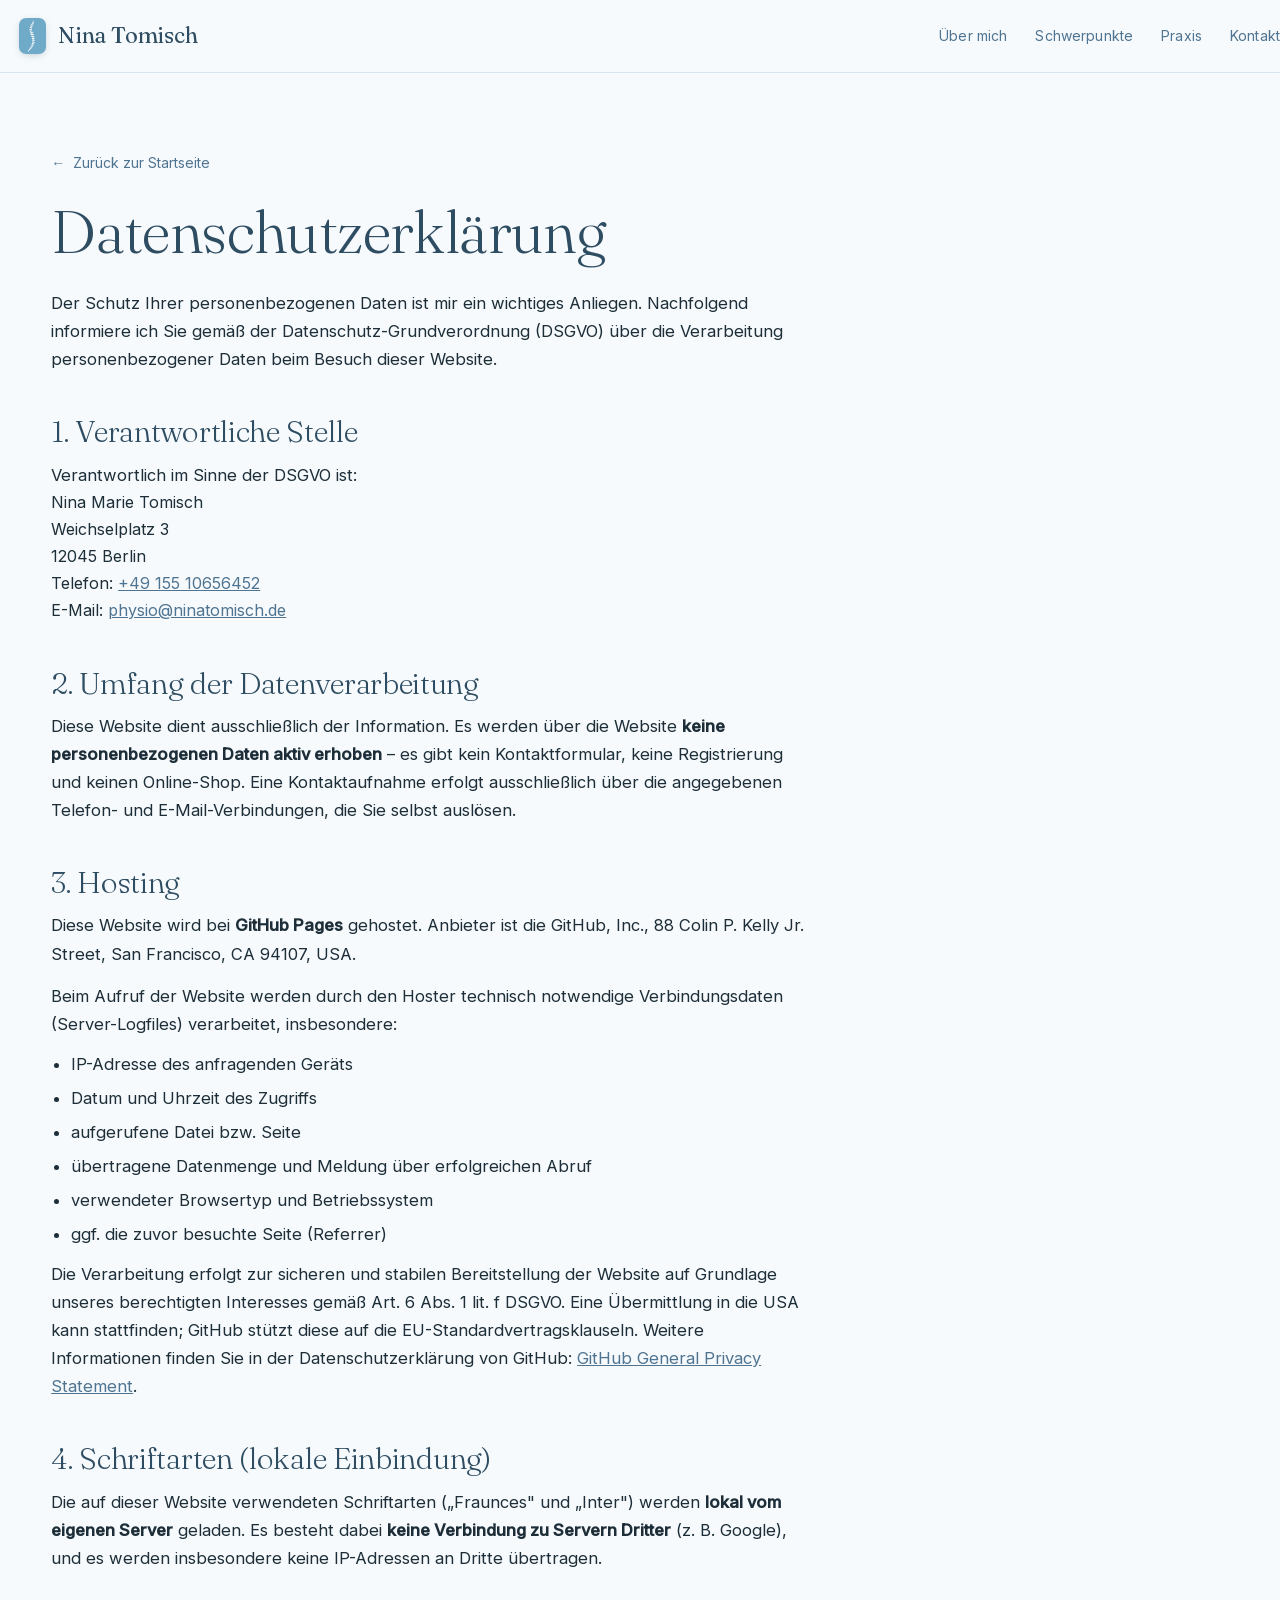
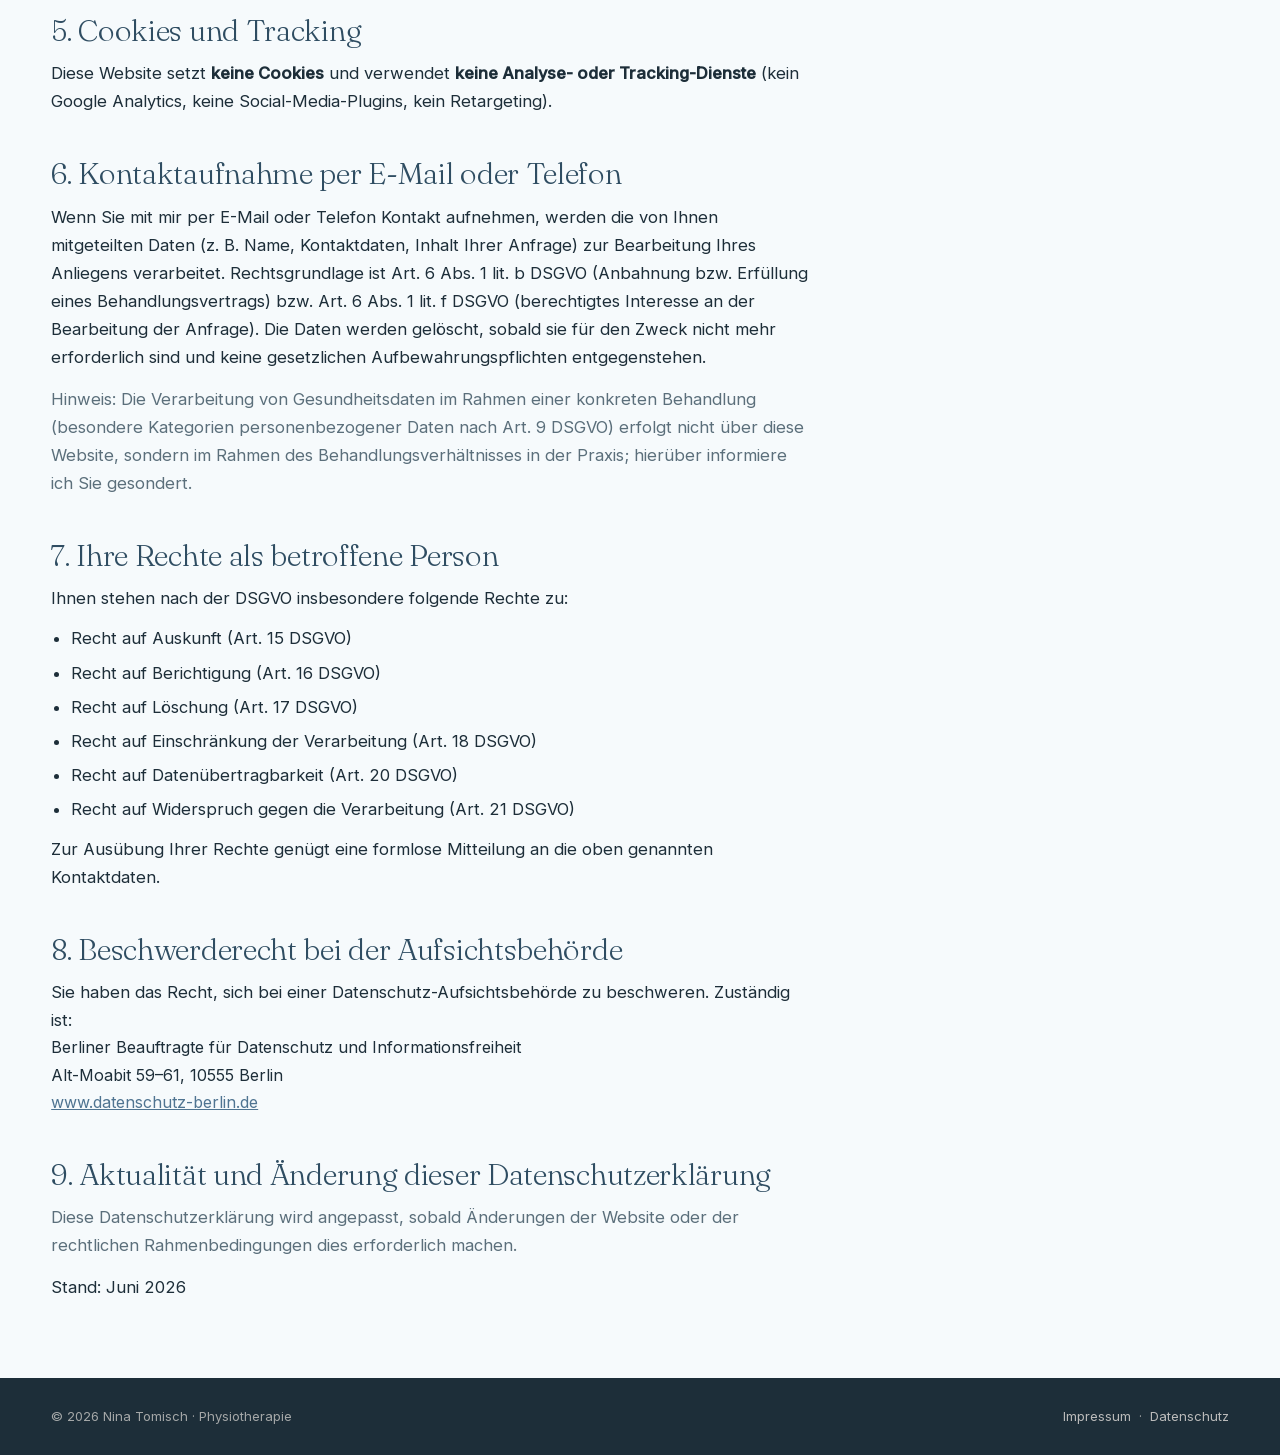
==== datenschutz.html @ 9c994aa6 "Add coming-soon placeholder, full draft, and legal pages - index.html: plain "coming soon" landing w" ====
<!DOCTYPE html>
<html lang="de">
<head>
  <meta charset="utf-8">
  <meta name="viewport" content="width=device-width, initial-scale=1">
  <title>Datenschutzerklärung – Nina Tomisch Physiotherapie</title>
  <meta name="description" content="Datenschutzerklärung von Nina Tomisch – Physiotherapie und Heilpraxis in Berlin-Neukölln.">
  <meta name="robots" content="index, follow">

  <link rel="icon" type="image/jpeg" href="logo.jpg">
  <link rel="apple-touch-icon" href="logo.jpg">

  <link rel="stylesheet" href="assets/css/site.css">
</head>
<body>
  <!-- HEADER -->
  <header class="nav" id="nav">
    <div class="container nav__inner">
      <a class="brand" href="index.html">
        <img class="brand__mark" src="logo.jpg" alt="Logo Nina Tomisch Physiotherapie – stilisierte Wirbelsäule">
        <span class="brand__name">Nina Tomisch</span>
      </a>
      <nav class="nav__links">
        <a href="index.html#ueber-mich">Über mich</a>
        <a href="index.html#schwerpunkte">Schwerpunkte</a>
        <a href="index.html#praxis">Praxis</a>
        <a href="index.html#kontakt">Kontakt</a>
      </nav>
    </div>
  </header>

  <main class="legal">
    <div class="container">
      <div class="legal__inner">
        <a class="legal__back" href="index.html"><span aria-hidden="true">←</span> Zurück zur Startseite</a>
        <h1>Datenschutzerklärung</h1>

        <p>
          Der Schutz Ihrer personenbezogenen Daten ist mir ein wichtiges Anliegen.
          Nachfolgend informiere ich Sie gemäß der Datenschutz-Grundverordnung (DSGVO)
          über die Verarbeitung personenbezogener Daten beim Besuch dieser Website.
        </p>

        <h2>1. Verantwortliche Stelle</h2>
        <p>
          Verantwortlich im Sinne der DSGVO ist:
        </p>
        <address>
          Nina Marie Tomisch<br>
          Weichselplatz 3<br>
          12045 Berlin<br>
          Telefon: <a href="tel:+4915510656452">+49 155 10656452</a><br>
          E-Mail: <a href="mailto:physio@ninatomisch.de">physio@ninatomisch.de</a>
        </address>

        <h2>2. Umfang der Datenverarbeitung</h2>
        <p>
          Diese Website dient ausschließlich der Information. Es werden über die Website
          <strong>keine personenbezogenen Daten aktiv erhoben</strong> – es gibt kein
          Kontaktformular, keine Registrierung und keinen Online-Shop. Eine
          Kontaktaufnahme erfolgt ausschließlich über die angegebenen Telefon- und
          E-Mail-Verbindungen, die Sie selbst auslösen.
        </p>

        <h2>3. Hosting</h2>
        <p>
          Diese Website wird bei <strong>GitHub Pages</strong> gehostet. Anbieter ist die
          GitHub, Inc., 88 Colin P. Kelly Jr. Street, San Francisco, CA 94107, USA.
        </p>
        <p>
          Beim Aufruf der Website werden durch den Hoster technisch notwendige
          Verbindungsdaten (Server-Logfiles) verarbeitet, insbesondere:
        </p>
        <ul>
          <li>IP-Adresse des anfragenden Geräts</li>
          <li>Datum und Uhrzeit des Zugriffs</li>
          <li>aufgerufene Datei bzw. Seite</li>
          <li>übertragene Datenmenge und Meldung über erfolgreichen Abruf</li>
          <li>verwendeter Browsertyp und Betriebssystem</li>
          <li>ggf. die zuvor besuchte Seite (Referrer)</li>
        </ul>
        <p>
          Die Verarbeitung erfolgt zur sicheren und stabilen Bereitstellung der Website auf
          Grundlage unseres berechtigten Interesses gemäß Art. 6 Abs. 1 lit. f DSGVO. Eine
          Übermittlung in die USA kann stattfinden; GitHub stützt diese auf die
          EU-Standardvertragsklauseln. Weitere Informationen finden Sie in der
          Datenschutzerklärung von GitHub:
          <a href="https://docs.github.com/de/site-policy/privacy-policies/github-general-privacy-statement" rel="noopener" target="_blank">GitHub General Privacy Statement</a>.
        </p>

        <h2>4. Schriftarten (lokale Einbindung)</h2>
        <p>
          Die auf dieser Website verwendeten Schriftarten („Fraunces" und „Inter") werden
          <strong>lokal vom eigenen Server</strong> geladen. Es besteht dabei
          <strong>keine Verbindung zu Servern Dritter</strong> (z. B. Google), und es werden
          insbesondere keine IP-Adressen an Dritte übertragen.
        </p>

        <h2>5. Cookies und Tracking</h2>
        <p>
          Diese Website setzt <strong>keine Cookies</strong> und verwendet
          <strong>keine Analyse- oder Tracking-Dienste</strong> (kein Google Analytics,
          keine Social-Media-Plugins, kein Retargeting).
        </p>

        <h2>6. Kontaktaufnahme per E-Mail oder Telefon</h2>
        <p>
          Wenn Sie mit mir per E-Mail oder Telefon Kontakt aufnehmen, werden die von Ihnen
          mitgeteilten Daten (z. B. Name, Kontaktdaten, Inhalt Ihrer Anfrage) zur
          Bearbeitung Ihres Anliegens verarbeitet. Rechtsgrundlage ist Art. 6 Abs. 1 lit. b
          DSGVO (Anbahnung bzw. Erfüllung eines Behandlungsvertrags) bzw. Art. 6 Abs. 1
          lit. f DSGVO (berechtigtes Interesse an der Bearbeitung der Anfrage). Die Daten
          werden gelöscht, sobald sie für den Zweck nicht mehr erforderlich sind und keine
          gesetzlichen Aufbewahrungspflichten entgegenstehen.
        </p>
        <p class="muted">
          Hinweis: Die Verarbeitung von Gesundheitsdaten im Rahmen einer konkreten
          Behandlung (besondere Kategorien personenbezogener Daten nach Art. 9 DSGVO)
          erfolgt nicht über diese Website, sondern im Rahmen des Behandlungsverhältnisses
          in der Praxis; hierüber informiere ich Sie gesondert.
        </p>

        <h2>7. Ihre Rechte als betroffene Person</h2>
        <p>Ihnen stehen nach der DSGVO insbesondere folgende Rechte zu:</p>
        <ul>
          <li>Recht auf Auskunft (Art. 15 DSGVO)</li>
          <li>Recht auf Berichtigung (Art. 16 DSGVO)</li>
          <li>Recht auf Löschung (Art. 17 DSGVO)</li>
          <li>Recht auf Einschränkung der Verarbeitung (Art. 18 DSGVO)</li>
          <li>Recht auf Datenübertragbarkeit (Art. 20 DSGVO)</li>
          <li>Recht auf Widerspruch gegen die Verarbeitung (Art. 21 DSGVO)</li>
        </ul>
        <p>
          Zur Ausübung Ihrer Rechte genügt eine formlose Mitteilung an die oben genannten
          Kontaktdaten.
        </p>

        <h2>8. Beschwerderecht bei der Aufsichtsbehörde</h2>
        <p>
          Sie haben das Recht, sich bei einer Datenschutz-Aufsichtsbehörde zu beschweren.
          Zuständig ist:
        </p>
        <address>
          Berliner Beauftragte für Datenschutz und Informationsfreiheit<br>
          Alt-Moabit 59–61, 10555 Berlin<br>
          <a href="https://www.datenschutz-berlin.de" rel="noopener" target="_blank">www.datenschutz-berlin.de</a>
        </address>

        <h2>9. Aktualität und Änderung dieser Datenschutzerklärung</h2>
        <p class="muted">
          Diese Datenschutzerklärung wird angepasst, sobald Änderungen der Website oder der
          rechtlichen Rahmenbedingungen dies erforderlich machen.
        </p>

        <p class="legal__updated">Stand: Juni 2026</p>
      </div>
    </div>
  </main>

  <!-- FOOTER -->
  <footer class="footer">
    <div class="container footer__inner">
      <span>© <span id="jahr">2026</span> Nina Tomisch · Physiotherapie</span>
      <span><a href="impressum.html">Impressum</a> &nbsp;·&nbsp; <a href="datenschutz.html">Datenschutz</a></span>
    </div>
  </footer>

  <script>
    document.getElementById("jahr").textContent = new Date().getFullYear();
    var nav = document.getElementById("nav");
    var onScroll = function () {
      if (window.scrollY > 8) nav.classList.add("is-scrolled");
      else nav.classList.remove("is-scrolled");
    };
    window.addEventListener("scroll", onScroll, { passive: true });
    onScroll();
  </script>
</body>
</html>
---- assets/css/site.css ----
/* ---------------------------------------------------------------
   Lokale Schriften (DSGVO: keine Daten an Google) – Fraunces & Inter
   Variable Fonts, decken den genutzten Gewichtsbereich ab.
--------------------------------------------------------------- */
@font-face {
  font-family: "Fraunces";
  font-style: normal;
  font-weight: 300 400;
  font-display: swap;
  src: url("../fonts/fraunces-latin.woff2") format("woff2");
  unicode-range: U+0000-00FF, U+0131, U+0152-0153, U+02BB-02BC, U+02C6, U+02DA, U+02DC, U+0304, U+0308, U+0329, U+2000-206F, U+20AC, U+2122, U+2191, U+2193, U+2212, U+2215, U+FEFF, U+FFFD;
}
@font-face {
  font-family: "Fraunces";
  font-style: normal;
  font-weight: 300 400;
  font-display: swap;
  src: url("../fonts/fraunces-latin-ext.woff2") format("woff2");
  unicode-range: U+0100-02BA, U+02BD-02C5, U+02C7-02CC, U+02CE-02D7, U+02DD-02FF, U+0304, U+0308, U+0329, U+1D00-1DBF, U+1E00-1E9F, U+1EF2-1EFF, U+2020, U+20A0-20AB, U+20AD-20C0, U+2113, U+2C60-2C7F, U+A720-A7FF;
}
@font-face {
  font-family: "Inter";
  font-style: normal;
  font-weight: 400 500;
  font-display: swap;
  src: url("../fonts/inter-latin.woff2") format("woff2");
  unicode-range: U+0000-00FF, U+0131, U+0152-0153, U+02BB-02BC, U+02C6, U+02DA, U+02DC, U+0304, U+0308, U+0329, U+2000-206F, U+20AC, U+2122, U+2191, U+2193, U+2212, U+2215, U+FEFF, U+FFFD;
}
@font-face {
  font-family: "Inter";
  font-style: normal;
  font-weight: 400 500;
  font-display: swap;
  src: url("../fonts/inter-latin-ext.woff2") format("woff2");
  unicode-range: U+0100-02BA, U+02BD-02C5, U+02C7-02CC, U+02CE-02D7, U+02DD-02FF, U+0304, U+0308, U+0329, U+1D00-1DBF, U+1E00-1E9F, U+1EF2-1EFF, U+2020, U+20A0-20AB, U+20AD-20C0, U+2113, U+2C60-2C7F, U+A720-A7FF;
}

    :root {
      /* Cool blue base – abgeleitet vom Logo (#7ca8c5) */
      --c-off-white:  #f6fafc;
      --c-blue:       #7ca8c5;  /* Logo-Blau */
      --c-blue-soft:  #c5dbe8;
      --c-blue-tint:  #e8f1f6;
      --c-mid-blue:   #4f7491;
      --c-deep-blue:  #2f4d62;  /* Headings / Buttons */
      --c-ink:        #1d2e39;

      /* Accents */
      --c-accent-deep:#3a5f78;
      --c-accent:     #7ca8c5;

      /* Semantic */
      --bg:         var(--c-off-white);
      --bg-alt:     var(--c-blue-tint);
      --bg-dark:    var(--c-deep-blue);
      --text:       var(--c-ink);
      --text-muted: #5b6f7b;
      --line:       #d7e5ee;
      --line-strong:#b7cedd;
      --accent:     var(--c-blue);

      /* Type */
      --f-display: "Fraunces", Georgia, "Times New Roman", serif;
      --f-body:    "Inter", "Helvetica Neue", Helvetica, Arial, sans-serif;

      /* Rhythm */
      --maxw:        1280px;
      --maxw-narrow: 960px;
      --pad-x:       clamp(20px, 4vw, 56px);

      --radius-sm: 4px;
      --radius-md: 10px;
      --radius-lg: 22px;
    }

    * { box-sizing: border-box; }

    html {
      scroll-behavior: smooth;
      -webkit-text-size-adjust: 100%;
    }

    body {
      margin: 0;
      font-family: var(--f-body);
      color: var(--text);
      background: var(--bg);
      line-height: 1.6;
      overflow-x: hidden;
      -webkit-font-smoothing: antialiased;
      -webkit-tap-highlight-color: rgba(124, 168, 197, 0.25);
    }

    img { max-width: 100%; height: auto; display: block; }

    h1, h2, h3, h4 {
      font-family: var(--f-display);
      font-weight: 300;
      line-height: 0.98;
      letter-spacing: -0.01em;
      color: var(--c-deep-blue);
      margin: 0;
      text-wrap: balance;
    }
    h1 { font-size: clamp(44px, 7vw, 100px); }
    h2 { font-size: clamp(32px, 5vw, 64px); }
    h3 { font-size: clamp(21px, 2.4vw, 30px); line-height: 1.05; }

    p { margin: 0; }

    a { color: var(--c-deep-blue); }

    /* Layout */
    .container {
      width: 100%;
      max-width: var(--maxw);
      margin: 0 auto;
      padding-inline: var(--pad-x);
    }
    .container.narrow { max-width: var(--maxw-narrow); }

    section { padding: clamp(48px, 6vw, 96px) 0; }

    /* Eyebrow label */
    .eyebrow {
      font-family: var(--f-body);
      font-size: 12px;
      font-weight: 500;
      letter-spacing: 0.18em;
      text-transform: uppercase;
      color: var(--c-mid-blue);
      display: inline-flex;
      align-items: center;
      gap: 12px;
      margin-bottom: 22px;
    }
    .eyebrow::before {
      content: "";
      width: 24px;
      height: 1px;
      background: var(--c-mid-blue);
    }

    .lead {
      font-size: clamp(18px, 1.6vw, 22px);
      line-height: 1.55;
      color: var(--text);
      max-width: 58ch;
    }

    /* Signature bar – ruhiger Blau-/Teal-Verlauf passend zum Logo */
    .bar {
      height: 5px;
      width: 100%;
      border: 0;
      margin: 0;
      background: linear-gradient(
        90deg,
        #2f4d62 0%, #3a5f78 20%, #4f7491 40%,
        #7ca8c5 64%, #9fc6c9 82%, #c5dbe8 100%
      );
    }

    /* Buttons */
    .btn {
      display: inline-flex;
      align-items: center;
      gap: 10px;
      padding: 14px 26px;
      border-radius: 999px;
      font-family: inherit;
      font-size: 14px;
      font-weight: 500;
      letter-spacing: 0.02em;
      border: 1.5px solid var(--c-deep-blue);
      color: var(--c-deep-blue);
      background: transparent;
      cursor: pointer;
      text-decoration: none;
      transition: transform .2s ease, background-color .2s ease, color .2s ease;
    }
    .btn .arr { transition: transform .2s ease; }
    .btn:hover {
      background: var(--c-deep-blue);
      color: var(--c-off-white);
      transform: translateY(-2px);
    }
    .btn:hover .arr { transform: translateX(3px); }
    .btn--solid {
      background: var(--c-deep-blue);
      color: var(--c-off-white);
    }
    .btn--solid:hover { background: var(--c-ink); }
    .btn--light {
      border-color: var(--c-off-white);
      color: var(--c-off-white);
    }
    .btn--light:hover {
      background: var(--c-off-white);
      color: var(--c-deep-blue);
    }

    /* Header / nav */
    .nav {
      position: sticky;
      top: 0;
      z-index: 50;
      background: var(--bg);
      border-bottom: 1px solid var(--line);
      transition: box-shadow .3s ease, background-color .3s ease;
    }
    .nav.is-scrolled {
      box-shadow: 0 4px 24px -12px rgba(0,0,0,.18);
      background: rgba(246, 250, 252, 0.82);
      backdrop-filter: blur(10px) saturate(1.1);
      -webkit-backdrop-filter: blur(10px) saturate(1.1);
    }
    .nav__inner {
      display: flex;
      align-items: center;
      justify-content: space-between;
      gap: 24px;
      padding: 18px 0;
    }
    .brand {
      display: inline-flex;
      align-items: center;
      gap: 12px;
      padding-left: clamp(8px, 1.5vw, 20px);
      text-decoration: none;
      white-space: nowrap;
    }
    .brand__mark {
      height: 36px;
      width: auto;
      border-radius: 7px;
      display: block;
      box-shadow: 0 2px 8px -3px rgba(47, 77, 98, .4);
    }
    .brand__name {
      font-family: var(--f-display);
      font-weight: 400;
      font-size: 22px;
      letter-spacing: -0.01em;
      color: var(--c-deep-blue);
    }
    .nav__links {
      display: flex;
      align-items: center;
      gap: 28px;
    }
    .nav__links a {
      font-family: var(--f-body);
      font-size: 14px;
      letter-spacing: 0.01em;
      text-decoration: none;
      color: var(--c-mid-blue);
      transition: color .2s ease;
    }
    .nav__links a:hover { color: var(--c-deep-blue); }
    .nav__cta { margin-left: 4px; }

    @media (max-width: 760px) {
      .nav__inner { flex-wrap: wrap; justify-content: center; gap: 12px 20px; padding: 14px 0; }
      .nav__links { flex-wrap: wrap; justify-content: center; gap: 14px 20px; }
      .nav__cta { display: none; }
    }

    /* Hero */
    .hero {
      position: relative;
      min-height: min(86vh, 820px);
      overflow: hidden;
      color: #fff;
      display: flex;
      align-items: flex-end;
      isolation: isolate;
    }
    .hero__bg {
      position: absolute;
      inset: 0;
      z-index: -2;
      /* Platzhalter: später durch ein echtes Foto ersetzen (background-image) */
      background:
        radial-gradient(120% 120% at 70% 20%, #7ca8c5 0%, #4f7491 45%, #25404f 100%);
    }
    .hero__bg::after {
      content: "";
      position: absolute;
      inset: 0;
      background: linear-gradient(180deg, rgba(0,0,0,.25) 0%, rgba(0,0,0,.10) 40%, rgba(0,0,0,.75) 100%);
    }
    .hero__inner { padding-bottom: clamp(40px, 6vw, 80px); padding-top: 120px; }
    .hero .eyebrow { color: rgba(255,255,255,.85); }
    .hero .eyebrow::before { background: rgba(255,255,255,.7); }
    .hero h1 { color: #fff; max-width: 16ch; }
    .hero__lead {
      margin-top: 22px;
      max-width: 48ch;
      font-size: clamp(17px, 1.5vw, 21px);
      line-height: 1.55;
      color: rgba(255,255,255,.9);
    }
    .hero__actions { margin-top: 34px; display: flex; flex-wrap: wrap; gap: 14px; }
    .hero__note {
      position: absolute;
      top: 0; left: 0;
      width: 100%;
      padding: 14px var(--pad-x);
      font-size: 12px;
      letter-spacing: 0.04em;
      color: rgba(255,255,255,.65);
      text-transform: uppercase;
    }

    /* Mission / Über mich */
    .mission { background: var(--bg); }
    .mission__grid {
      display: grid;
      grid-template-columns: 0.9fr 1.1fr;
      gap: clamp(32px, 5vw, 72px);
      align-items: start;
    }
    .mission__media {
      aspect-ratio: 4 / 5;
      border-radius: var(--radius-lg);
      background: linear-gradient(135deg, var(--c-blue-tint), var(--c-blue-soft));
      display: flex;
      align-items: center;
      justify-content: center;
      color: var(--c-mid-blue);
      font-size: 13px;
      letter-spacing: 0.04em;
      position: sticky;
      top: 96px;
    }
    .mission__body { color: var(--text-muted); font-size: 17px; line-height: 1.7; }
    .mission__body p + p { margin-top: 20px; }
    .mission__intro {
      font-family: var(--f-display);
      font-weight: 300;
      font-size: clamp(22px, 2.4vw, 30px);
      line-height: 1.3;
      letter-spacing: -0.01em;
      color: var(--c-deep-blue);
    }
    @media (max-width: 820px) {
      .mission__grid { grid-template-columns: 1fr; gap: 28px; }
      .mission__media { position: static; aspect-ratio: 4 / 3; max-width: 460px; }
    }

    /* Schwerpunkte / Services */
    .services { background: var(--bg-alt); }
    .services__head {
      display: flex;
      align-items: flex-end;
      justify-content: space-between;
      gap: 24px;
      margin-bottom: clamp(32px, 4vw, 56px);
    }
    .cards {
      display: grid;
      grid-template-columns: repeat(2, 1fr);
      gap: 22px;
    }
    .service {
      position: relative;
      background: var(--c-off-white);
      border: 1px solid var(--line);
      border-radius: var(--radius-md);
      overflow: hidden;
      display: flex;
      flex-direction: column;
      transition: border-color .2s ease, transform .25s ease, box-shadow .25s ease;
    }
    .service:hover {
      border-color: var(--line-strong);
      transform: translateY(-3px);
      box-shadow: 0 18px 40px -24px rgba(74,69,64,.5);
    }
    .service__media {
      aspect-ratio: 4 / 3;
      background: linear-gradient(135deg, var(--c-blue-tint), var(--c-blue-soft));
      display: flex;
      align-items: center;
      justify-content: center;
      color: var(--c-mid-blue);
      font-size: 12px;
      letter-spacing: 0.04em;
    }
    .service__body {
      padding: 26px 28px 30px;
      display: flex;
      flex-direction: column;
      flex: 1;
      gap: 12px;
    }
    .service__body p { color: var(--text-muted); font-size: 15.5px; line-height: 1.6; }
    @media (max-width: 620px) { .cards { grid-template-columns: 1fr; } }

    /* Behandlungsraum */
    .room { background: var(--bg); }
    .room__figure { margin: 0; }
    .room__img {
      width: 100%;
      aspect-ratio: 16 / 9;
      border-radius: var(--radius-lg);
      background: linear-gradient(135deg, var(--c-blue-tint), var(--c-blue-soft));
      display: flex;
      align-items: center;
      justify-content: center;
      color: var(--c-mid-blue);
      font-size: 13px;
      letter-spacing: 0.04em;
    }
    .room__cap {
      margin-top: 18px;
      text-align: center;
      color: var(--text-muted);
      font-family: var(--f-display);
      font-style: italic;
      font-size: clamp(17px, 1.6vw, 21px);
    }

    /* Kontakt */
    .contact { background: var(--bg-dark); color: var(--c-off-white); }
    .contact h2 { color: var(--c-off-white); }
    .contact .eyebrow { color: rgba(255,248,242,.7); }
    .contact .eyebrow::before { background: rgba(255,248,242,.5); }
    .contact__grid {
      display: grid;
      grid-template-columns: 1.1fr 0.9fr;
      gap: clamp(32px, 5vw, 72px);
      align-items: start;
      margin-top: 8px;
    }
    .contact__lead { color: rgba(255,248,242,.82); font-size: 18px; line-height: 1.6; max-width: 44ch; margin: 22px 0 30px; }
    .contact__small { display: inline-block; margin-top: 6px; font-size: 15px; color: rgba(255,248,242,.62); }
    .contact__list { list-style: none; padding: 0; margin: 0; }
    .contact__list li {
      padding: 18px 0;
      border-top: 1px solid rgba(255,248,242,.16);
    }
    .contact__list li:last-child { border-bottom: 1px solid rgba(255,248,242,.16); }
    .contact__list .label {
      display: block;
      font-size: 11px;
      letter-spacing: 0.16em;
      text-transform: uppercase;
      color: rgba(255,248,242,.55);
      margin-bottom: 6px;
    }
    .contact__list a, .contact__list span.val { color: var(--c-off-white); text-decoration: none; }
    .contact__list a:hover { text-decoration: underline; }
    @media (max-width: 820px) {
      .contact__grid { grid-template-columns: 1fr; gap: 28px; }
    }

    /* Footer */
    .footer {
      background: var(--c-ink);
      color: rgba(255,248,242,.6);
      font-size: 13px;
      padding: 28px 0;
    }
    .footer__inner {
      display: flex;
      flex-wrap: wrap;
      align-items: center;
      justify-content: space-between;
      gap: 12px;
    }
    .footer a { color: rgba(255,248,242,.7); text-decoration: none; }
    .footer a:hover { color: var(--c-off-white); }

    @media (max-width: 480px) {
      .btn { width: 100%; justify-content: center; }
      .hero__actions { flex-direction: column; align-items: stretch; }
    }

    /* ───────────── Rechtstexte (Impressum / Datenschutz) ───────────── */
    .legal { padding: clamp(40px, 6vw, 88px) 0; }
    .legal__inner { max-width: 760px; }
    .legal h1 { font-size: clamp(36px, 5vw, 60px); margin-bottom: 28px; }
    .legal h2 {
      font-size: clamp(22px, 2.6vw, 30px);
      margin-top: 44px;
      margin-bottom: 14px;
    }
    .legal h3 { font-size: 19px; margin-top: 26px; margin-bottom: 8px; }
    .legal p, .legal li { color: var(--text); font-size: 16.5px; line-height: 1.7; }
    .legal p + p { margin-top: 14px; }
    .legal ul { padding-left: 20px; margin: 12px 0; }
    .legal li { margin-bottom: 6px; }
    .legal a { color: var(--c-mid-blue); }
    .legal .muted { color: var(--text-muted); }
    .legal address { font-style: normal; line-height: 1.7; }
    .legal__back {
      display: inline-flex;
      align-items: center;
      gap: 8px;
      font-size: 14px;
      color: var(--c-mid-blue);
      text-decoration: none;
      margin-bottom: 28px;
    }
    .legal__back:hover { color: var(--c-deep-blue); }
    .legal__updated { margin-top: 40px; font-size: 14px; color: var(--text-muted); }
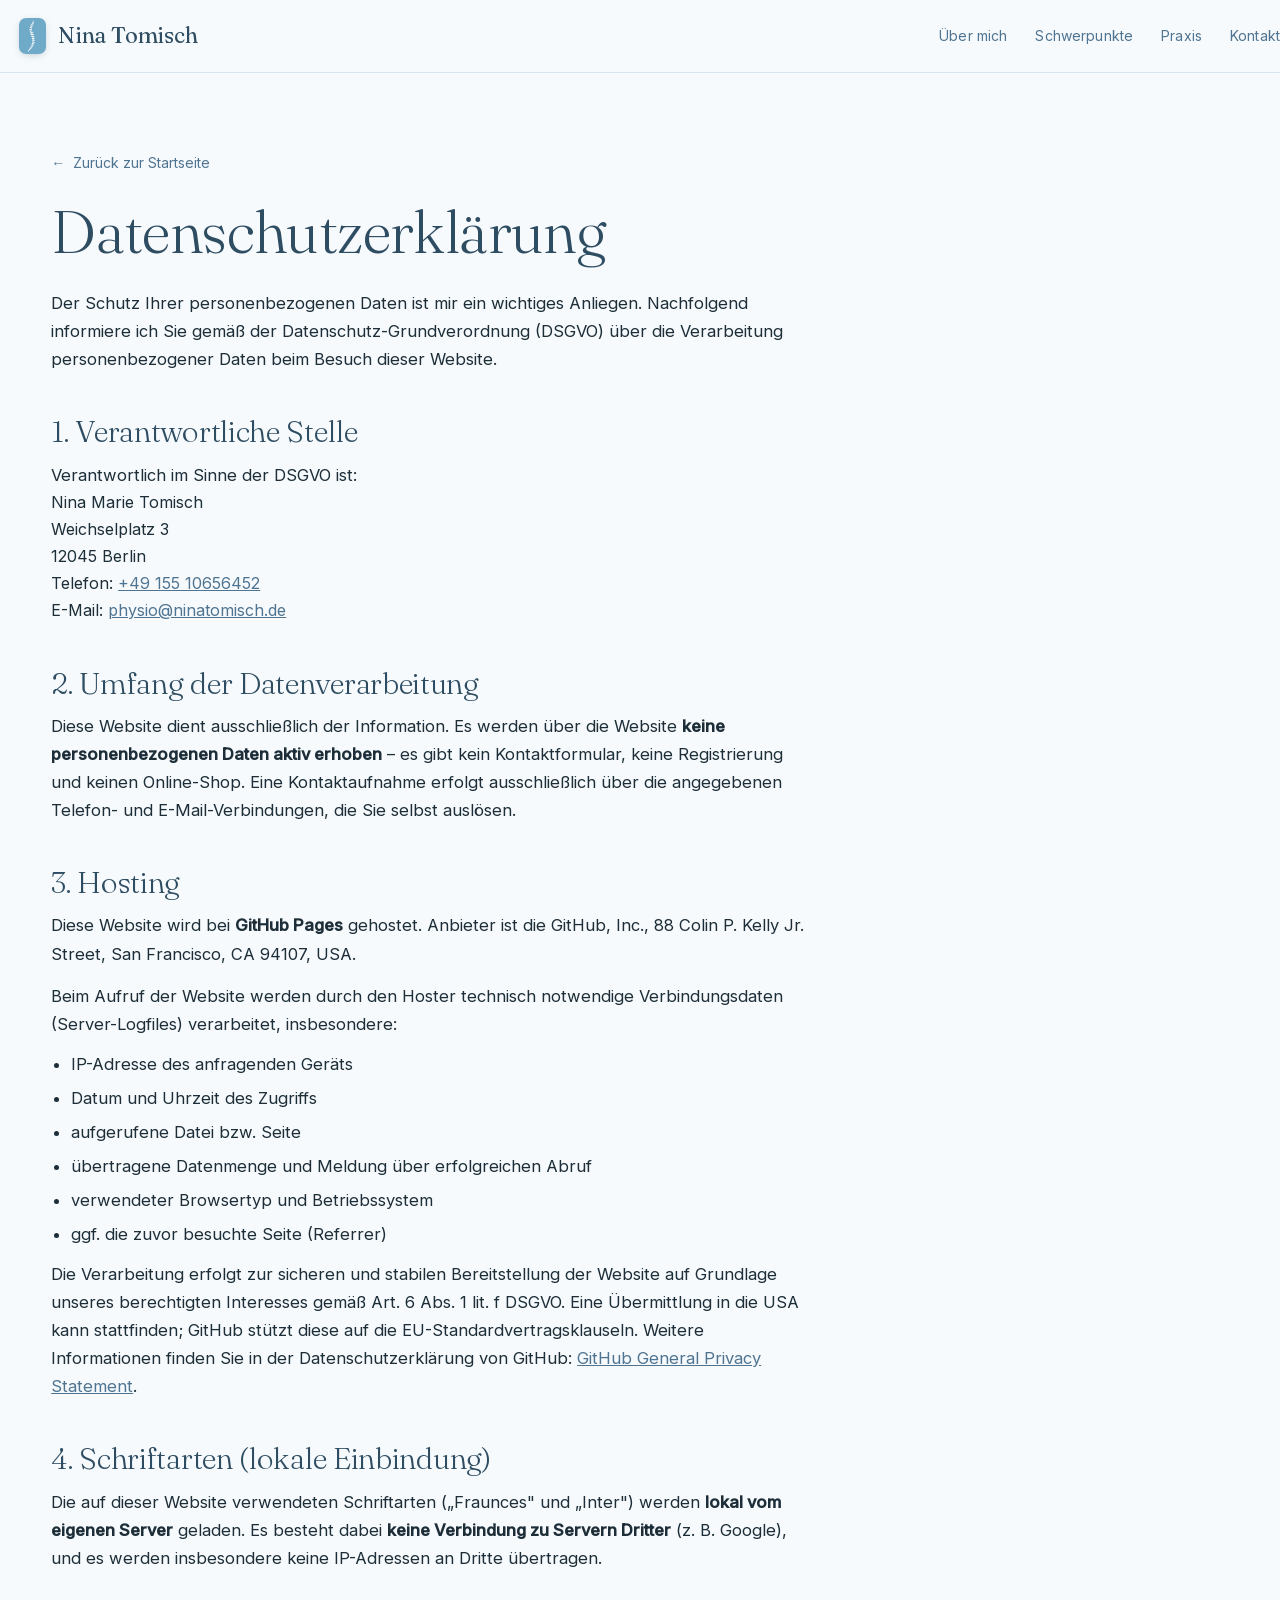
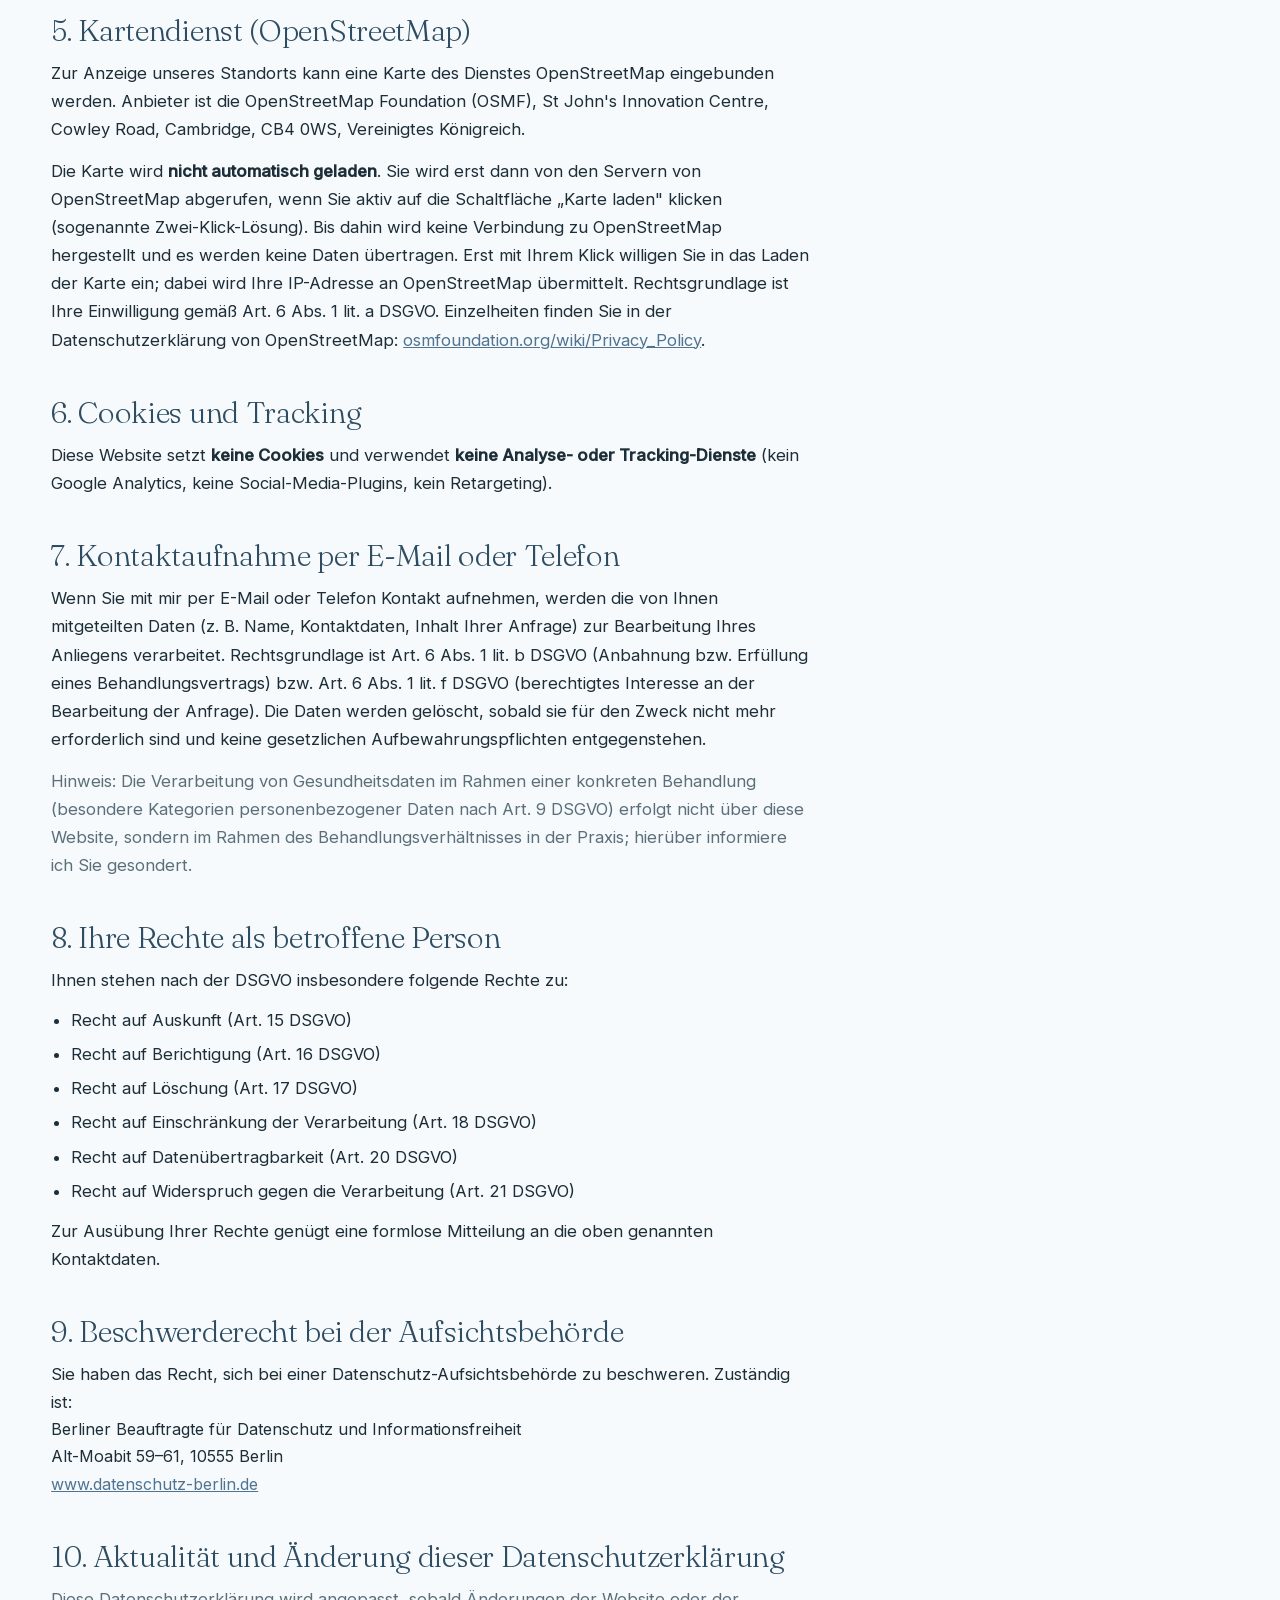
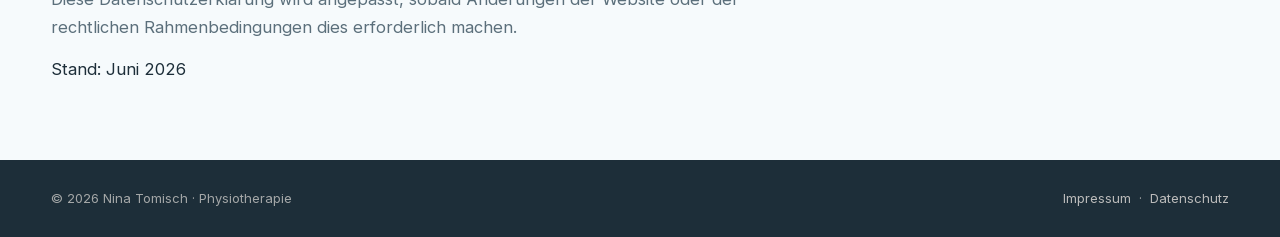
==== commit decc0682: "Add privacy-friendly OpenStreetMap (two-click) to draft - draft.html: room photo and map side by sid" ====
--- a/datenschutz.html
+++ b/datenschutz.html
@@ -96,14 +96,31 @@
           insbesondere keine IP-Adressen an Dritte übertragen.
         </p>
 
-        <h2>5. Cookies und Tracking</h2>
+        <h2>5. Kartendienst (OpenStreetMap)</h2>
+        <p>
+          Zur Anzeige unseres Standorts kann eine Karte des Dienstes OpenStreetMap
+          eingebunden werden. Anbieter ist die OpenStreetMap Foundation (OSMF),
+          St John's Innovation Centre, Cowley Road, Cambridge, CB4 0WS, Vereinigtes Königreich.
+        </p>
+        <p>
+          Die Karte wird <strong>nicht automatisch geladen</strong>. Sie wird erst dann von den
+          Servern von OpenStreetMap abgerufen, wenn Sie aktiv auf die Schaltfläche
+          „Karte laden" klicken (sogenannte Zwei-Klick-Lösung). Bis dahin wird keine Verbindung
+          zu OpenStreetMap hergestellt und es werden keine Daten übertragen. Erst mit Ihrem Klick
+          willigen Sie in das Laden der Karte ein; dabei wird Ihre IP-Adresse an OpenStreetMap
+          übermittelt. Rechtsgrundlage ist Ihre Einwilligung gemäß Art. 6 Abs. 1 lit. a DSGVO.
+          Einzelheiten finden Sie in der Datenschutzerklärung von OpenStreetMap:
+          <a href="https://osmfoundation.org/wiki/Privacy_Policy" rel="noopener" target="_blank">osmfoundation.org/wiki/Privacy_Policy</a>.
+        </p>
+
+        <h2>6. Cookies und Tracking</h2>
         <p>
           Diese Website setzt <strong>keine Cookies</strong> und verwendet
           <strong>keine Analyse- oder Tracking-Dienste</strong> (kein Google Analytics,
           keine Social-Media-Plugins, kein Retargeting).
         </p>
 
-        <h2>6. Kontaktaufnahme per E-Mail oder Telefon</h2>
+        <h2>7. Kontaktaufnahme per E-Mail oder Telefon</h2>
         <p>
           Wenn Sie mit mir per E-Mail oder Telefon Kontakt aufnehmen, werden die von Ihnen
           mitgeteilten Daten (z. B. Name, Kontaktdaten, Inhalt Ihrer Anfrage) zur
@@ -120,7 +137,7 @@
           in der Praxis; hierüber informiere ich Sie gesondert.
         </p>
 
-        <h2>7. Ihre Rechte als betroffene Person</h2>
+        <h2>8. Ihre Rechte als betroffene Person</h2>
         <p>Ihnen stehen nach der DSGVO insbesondere folgende Rechte zu:</p>
         <ul>
           <li>Recht auf Auskunft (Art. 15 DSGVO)</li>
@@ -135,7 +152,7 @@
           Kontaktdaten.
         </p>
 
-        <h2>8. Beschwerderecht bei der Aufsichtsbehörde</h2>
+        <h2>9. Beschwerderecht bei der Aufsichtsbehörde</h2>
         <p>
           Sie haben das Recht, sich bei einer Datenschutz-Aufsichtsbehörde zu beschweren.
           Zuständig ist:
@@ -146,7 +163,7 @@
           <a href="https://www.datenschutz-berlin.de" rel="noopener" target="_blank">www.datenschutz-berlin.de</a>
         </address>
 
-        <h2>9. Aktualität und Änderung dieser Datenschutzerklärung</h2>
+        <h2>10. Aktualität und Änderung dieser Datenschutzerklärung</h2>
         <p class="muted">
           Diese Datenschutzerklärung wird angepasst, sobald Änderungen der Website oder der
           rechtlichen Rahmenbedingungen dies erforderlich machen.
--- a/assets/css/site.css
+++ b/assets/css/site.css
@@ -421,6 +421,59 @@
       font-style: italic;
       font-size: clamp(17px, 1.6vw, 21px);
     }
+    /* Bild + Karte nebeneinander */
+    .room__grid {
+      display: grid;
+      grid-template-columns: 1fr 1fr;
+      gap: 22px;
+      align-items: start;
+    }
+    .room__grid .room__img { aspect-ratio: 4 / 3; }
+    .room__grid .room__cap { text-align: left; }
+    .room__grid .map { aspect-ratio: 4 / 3; }
+    @media (max-width: 760px) {
+      .room__grid { grid-template-columns: 1fr; gap: 26px; }
+      .room__grid .room__img,
+      .room__grid .map { aspect-ratio: 16 / 10; }
+    }
+
+    /* Karte (Zwei-Klick-Lösung, OpenStreetMap) */
+    .map {
+      position: relative;
+      overflow: hidden;
+      border-radius: var(--radius-md);
+      border: 1px solid var(--line);
+      background: linear-gradient(135deg, var(--c-blue-tint), var(--c-blue-soft));
+    }
+    .map iframe { display: block; width: 100%; height: 100%; border: 0; }
+    .map__overlay {
+      position: absolute;
+      inset: 0;
+      display: flex;
+      flex-direction: column;
+      align-items: center;
+      justify-content: center;
+      gap: 12px;
+      padding: 24px;
+      text-align: center;
+    }
+    .map__btn {
+      font-family: inherit;
+      font-size: 14px;
+      font-weight: 500;
+      letter-spacing: 0.02em;
+      padding: 12px 26px;
+      border-radius: 999px;
+      border: 1.5px solid var(--c-deep-blue);
+      color: var(--c-deep-blue);
+      background: transparent;
+      cursor: pointer;
+      transition: background-color .2s ease, color .2s ease;
+    }
+    .map__btn:hover { background: var(--c-deep-blue); color: var(--c-off-white); }
+    .map__hint { font-size: 12px; line-height: 1.5; color: var(--c-mid-blue); max-width: 32ch; }
+    .map__link { font-size: 13px; color: var(--c-deep-blue); text-decoration: none; }
+    .map__link:hover { text-decoration: underline; }
 
     /* Kontakt */
     .contact { background: var(--bg-dark); color: var(--c-off-white); }
@@ -452,8 +505,12 @@
     }
     .contact__list a, .contact__list span.val { color: var(--c-off-white); text-decoration: none; }
     .contact__list a:hover { text-decoration: underline; }
+    .contact .map { aspect-ratio: 24 / 9; margin-top: clamp(32px, 4vw, 48px); }
     @media (max-width: 820px) {
       .contact__grid { grid-template-columns: 1fr; gap: 28px; }
+    }
+    @media (max-width: 620px) {
+      .contact .map { aspect-ratio: 4 / 3; }
     }
 
     /* Footer */
